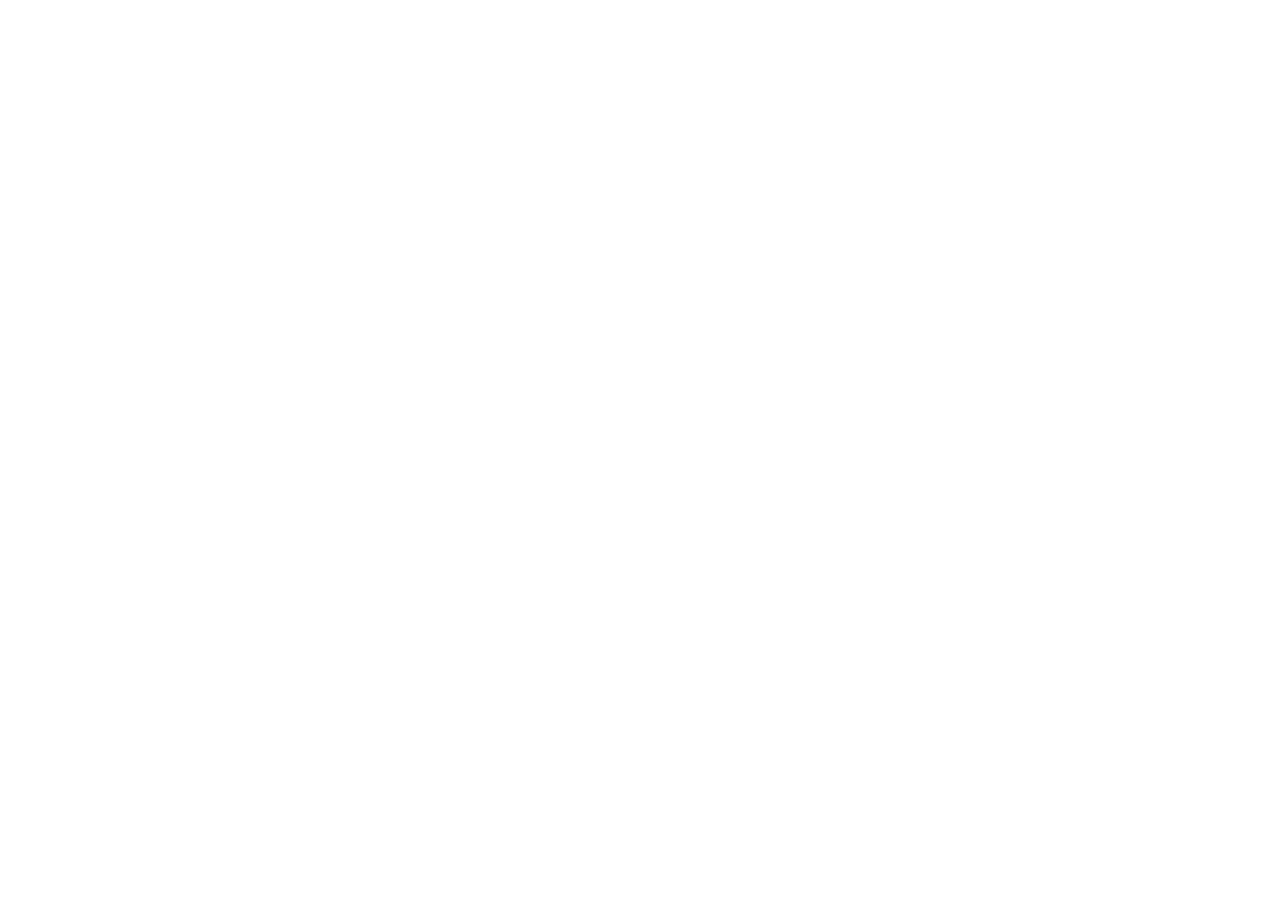
==== fetch/index.html @ cc205b88 "Renamed file to ajax-jquery" ====
<!DOCTYPE html>
<html lang="en">
  <head>
    <meta charset="UTF-8" />
    <meta name="viewport" content="width=device-width, initial-scale=1.0" />
    <title>spinner1</title>
  </head>

  <body>
    <div id="result"></div>
    <script>
      document.addEventListener("DOMContentLoaded", fetchData);

      async function fetchData() {
        await fetch("abia.php")
          .then((response) => {
            if (!response.ok) {
              throw new Error(`HTTP error! Status: ${response.status}`);
            }
            return response.json();
          })
          .then((data) => {
            // Handle the retrieved data
            console.log("Data from PHP:", data);

            // Display the data in the HTML
            document.getElementById("result").innerHTML = `
                    <p>#: ${data.id}</p>
                    <p>Value: ${data.value}</p>
                    <p>Created on: ${data.created_at}</p>
                    <p>Updated on: ${data.updated_at}</p>

                `;
          })
          .catch((error) => {
            console.error("Error fetching data:", error);
          });
      }
      fetchData();

      function letsSpin() {
        var x = 1024; //min value
        var y = 9999; //max value

        var deg = Math.floor(Math.random() * (x - y)) + y;

        document.getElementById("wheel").style.transform =
          "rotate(" + deg + "deg)";
      }
    </script>
  </body>
</html>
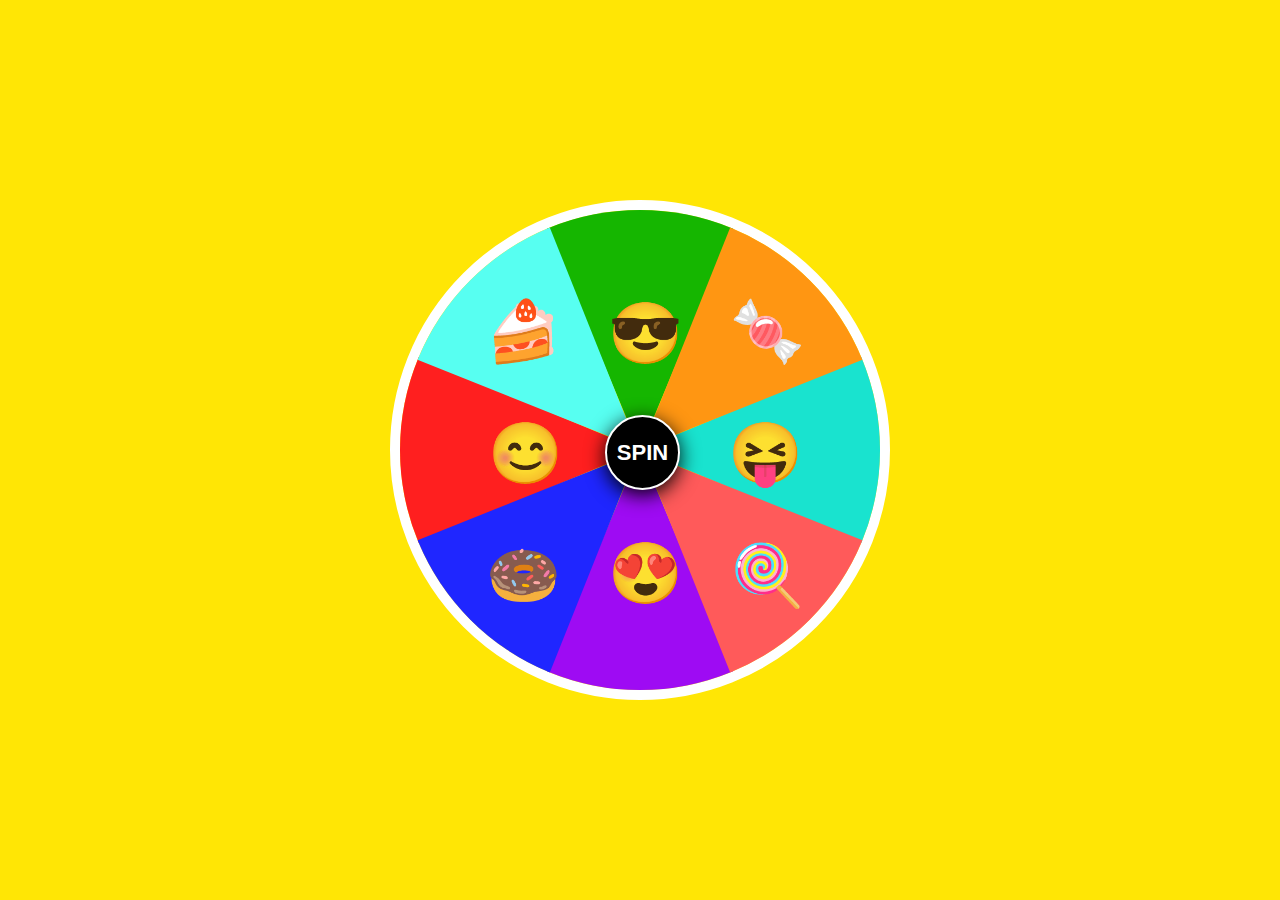
==== commit 3962d644: "Joined api value to spin rotation and display value after delay" ====
--- a/fetch/index.html
+++ b/fetch/index.html
@@ -3,12 +3,49 @@
   <head>
     <meta charset="UTF-8" />
     <meta name="viewport" content="width=device-width, initial-scale=1.0" />
-    <title>spinner1</title>
+    <link rel="stylesheet" type="text/css" href="style.css" />
+    <title>fetch</title>
   </head>
 
   <body>
-    <div id="result"></div>
+    <div id="main" class="main">
+      <div id="wheel" class="wheel">
+        <div>
+          <span class="span1">
+            <p>😊</p>
+          </span>
+          <span class="span2">
+            <p>😝</p>
+          </span>
+          <span class="span3">
+            <p>😍</p>
+          </span>
+          <span class="span4">
+            <p>😎</p>
+          </span>
+
+          <span class="span5">
+            <p>🍩</p>
+          </span>
+          <span class="span6">
+            <p>🍭</p>
+          </span>
+          <span class="span7">
+            <p>🍰</p>
+          </span>
+          <span class="span8">
+            <p>🍬</p>
+          </span>
+        </div>
+      </div>
+
+      <button class="spin" onclick="letsSpin()">SPIN</button>
+
+      <div id="result"></div>
+    </div>
+
     <script>
+      let values;
       document.addEventListener("DOMContentLoaded", fetchData);
 
       async function fetchData() {
@@ -24,13 +61,15 @@
             console.log("Data from PHP:", data);
 
             // Display the data in the HTML
-            document.getElementById("result").innerHTML = `
-                    <p>#: ${data.id}</p>
-                    <p>Value: ${data.value}</p>
-                    <p>Created on: ${data.created_at}</p>
-                    <p>Updated on: ${data.updated_at}</p>
+            // document.getElementById("result").innerHTML = `
+            //     <p>#: ${data.id}</p>
+            // <p>Value: ${data.value}</p>
+            // <p>Created on: ${data.created_at}</p>
+            // <p>Updated on: ${data.updated_at}</p>
 
-                `;
+            //              `;
+
+            values = data.value;
           })
           .catch((error) => {
             console.error("Error fetching data:", error);
@@ -39,13 +78,19 @@
       fetchData();
 
       function letsSpin() {
-        var x = 1024; //min value
-        var y = 9999; //max value
+        //var x = 1024; //min value
+        //var y = 9999; //max value
 
-        var deg = Math.floor(Math.random() * (x - y)) + y;
+        //var deg = Math.floor(Math.random() * (x - y)) + y;
 
         document.getElementById("wheel").style.transform =
-          "rotate(" + deg + "deg)";
+          "rotate(" + 4 * 360 * values + "deg)";
+
+        setTimeout(function () {
+          document.getElementById(
+            "result"
+          ).innerHTML = `<p>Value: ${values}</p>`;
+        }, 5000);
       }
     </script>
   </body>
--- a/fetch/style.css
+++ b/fetch/style.css
@@ -0,0 +1,127 @@
+* {
+  margin: 0;
+  padding: 0;
+  box-sizing: border-box;
+  outline: none;
+}
+body {
+  font-family: sans-serif;
+  display: flex;
+  justify-content: center;
+  align-items: center;
+  height: 100vh;
+  overflow: hidden;
+  background: #ffe605;
+  background-size: cover;
+}
+.main {
+  position: relative;
+  width: 500px;
+  height: 500px;
+}
+.wheel {
+  width: 100%;
+  height: 100%;
+  position: relative;
+  border-radius: 50%;
+  border: 10px solid #fff;
+  overflow: hidden;
+  transition: all ease 4s;
+}
+span {
+  width: 50%;
+  height: 50%;
+  display: inline-block;
+  position: absolute;
+}
+.span1 {
+  clip-path: polygon(0 92%, 100% 50%, 0 8%);
+  background-color: #ff1f1f;
+  top: 120px;
+  left: 0;
+}
+.span2 {
+  clip-path: polygon(100% 92%, 0 50%, 100% 8%);
+  background-color: #19e3cf;
+  top: 120px;
+  right: 0;
+}
+.span3 {
+  clip-path: polygon(50% 0%, 8% 100%, 92% 100%);
+  background-color: #9e0bf3;
+  bottom: 0;
+  left: 120px;
+}
+.span4 {
+  clip-path: polygon(50% 100%, 92% 0, 8% 0);
+  background-color: #15b600;
+  top: 0;
+  left: 120px;
+}
+.span5 {
+  clip-path: polygon(0 40%, 100% 0%, 60% 100%);
+  background-color: #1f26ff;
+  bottom: -2px;
+  right: 242px;
+}
+.span6 {
+  clip-path: polygon(40% 100%, 0 0%, 100% 40%);
+  background-color: #ff5a5a;
+  bottom: -2px;
+  left: 242px;
+}
+.span7 {
+  clip-path: polygon(60% 0, 100% 100%, 0 60%);
+  background-color: #57fff1;
+  top: -2px;
+  right: 242px;
+}
+.span8 {
+  clip-path: polygon(0 100%, 100% 60%, 40% 0);
+  background-color: #ff9612;
+  top: -2px;
+  left: 242px;
+}
+span p {
+  width: 65px;
+  height: 65px;
+  font-size: 60px;
+  text-align: center;
+  position: absolute;
+  top: 50%;
+  left: 50%;
+  transform: translate(-50%, -50%);
+}
+.spin {
+  position: absolute;
+  top: 43%;
+  left: 43%;
+  width: 75px;
+  height: 75px;
+  border-radius: 50%;
+  border: 2px solid #fff;
+  background-color: black;
+  color: #fff;
+  box-shadow: 0 5px 20px #000;
+  font-weight: bold;
+  font-size: 22px;
+  cursor: pointer;
+  animation: pulse 2s infinite;
+}
+@keyframes pulse {
+  0% {
+    transform: scale3d(1, 1, 1);
+  }
+  50% {
+    transform: scale3d(1.09, 1.09, 1.09);
+  }
+  100% {
+    transform: scale3d(1, 1, 1);
+  }
+}
+.spin:active {
+  width: 70px;
+  height: 70px;
+  font-size: 20px;
+  background: #ffe605;
+}
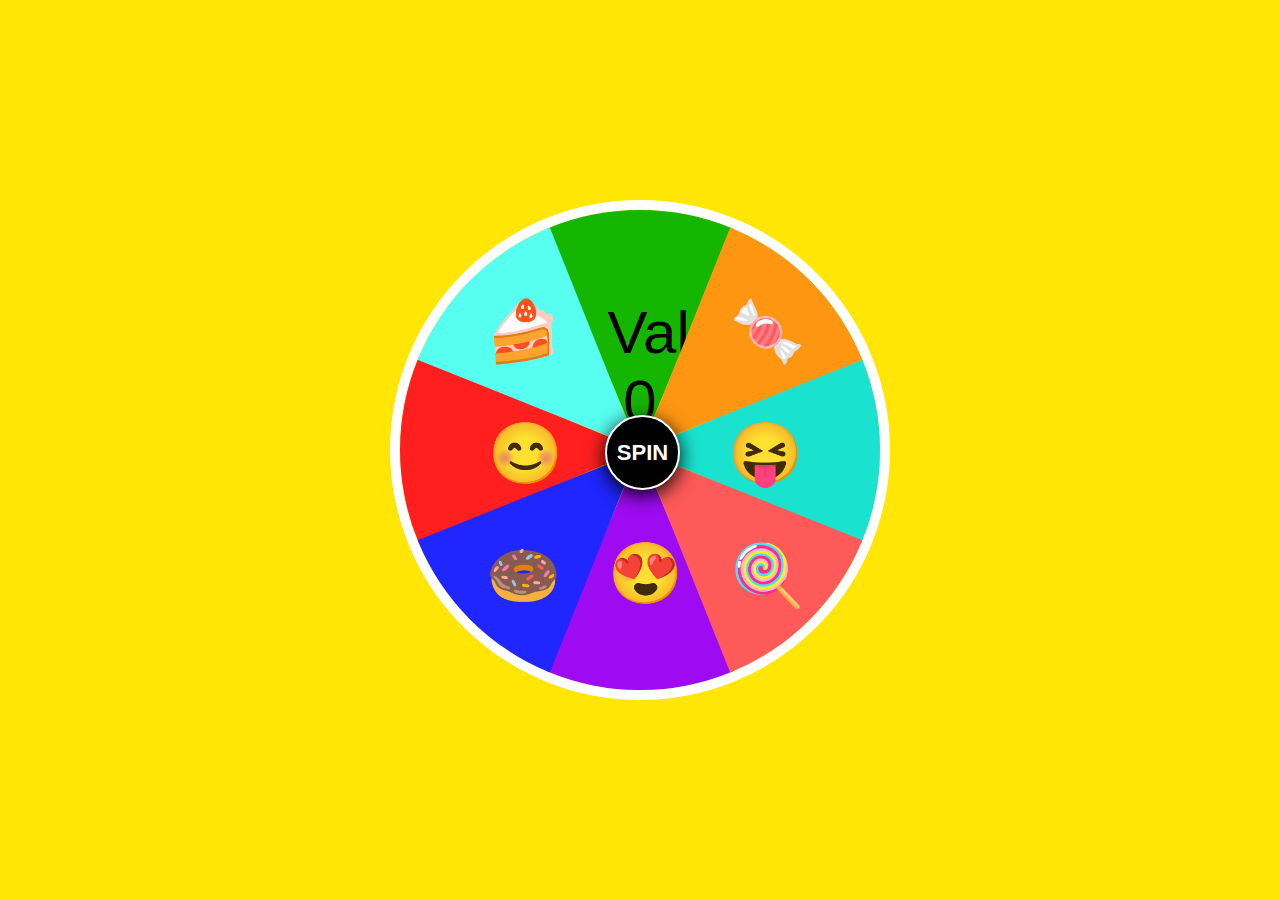
==== commit f6e24ff2: "countdown folder and the other folders were added" ====
--- a/fetch/index.html
+++ b/fetch/index.html
@@ -21,7 +21,7 @@
             <p>😍</p>
           </span>
           <span class="span4">
-            <p>😎</p>
+            <p id="add0"></p>
           </span>
 
           <span class="span5">
@@ -39,41 +39,30 @@
         </div>
       </div>
 
-      <button class="spin" onclick="letsSpin()">SPIN</button>
+      <button class="spin" onclick="letsSpin()">
+        SPIN
+        <div class="arrow down-arrow"></div>
+      </button>
 
       <div id="result"></div>
     </div>
 
     <script>
       let values;
-      document.addEventListener("DOMContentLoaded", fetchData);
 
+      document.getElementById("add0").innerHTML = "<p>Value: 0";
       async function fetchData() {
-        await fetch("abia.php")
-          .then((response) => {
-            if (!response.ok) {
-              throw new Error(`HTTP error! Status: ${response.status}`);
-            }
-            return response.json();
-          })
-          .then((data) => {
-            // Handle the retrieved data
-            console.log("Data from PHP:", data);
+        const response = await fetch("abia.php");
 
-            // Display the data in the HTML
-            // document.getElementById("result").innerHTML = `
-            //     <p>#: ${data.id}</p>
-            // <p>Value: ${data.value}</p>
-            // <p>Created on: ${data.created_at}</p>
-            // <p>Updated on: ${data.updated_at}</p>
+        if (!response.ok) {
+          console.log(response.status);
+        }
 
-            //              `;
+        const data = await response.json();
 
-            values = data.value;
-          })
-          .catch((error) => {
-            console.error("Error fetching data:", error);
-          });
+        console.log("Data from PHP:", data);
+
+        values = data.value;
       }
       fetchData();
 
@@ -87,10 +76,8 @@
           "rotate(" + 4 * 360 * values + "deg)";
 
         setTimeout(function () {
-          document.getElementById(
-            "result"
-          ).innerHTML = `<p>Value: ${values}</p>`;
-        }, 5000);
+          document.getElementById("add0").innerHTML = `<p>Value: ${values}</p>`;
+        }, 3000);
       }
     </script>
   </body>
--- a/fetch/style.css
+++ b/fetch/style.css
@@ -125,3 +125,15 @@
   font-size: 20px;
   background: #ffe605;
 }
+
+.arrow {
+  z-index: -10000 !important;
+  width: 0;
+  height: 0;
+  border-left: 10px solid transparent; /* Left side */
+  border-right: 10px solid transparent; /* Right side */
+  border-bottom: 20px solid black; /* Bottom side */
+  position: absolute;
+  top: -30%;
+  right: 35%;
+}
